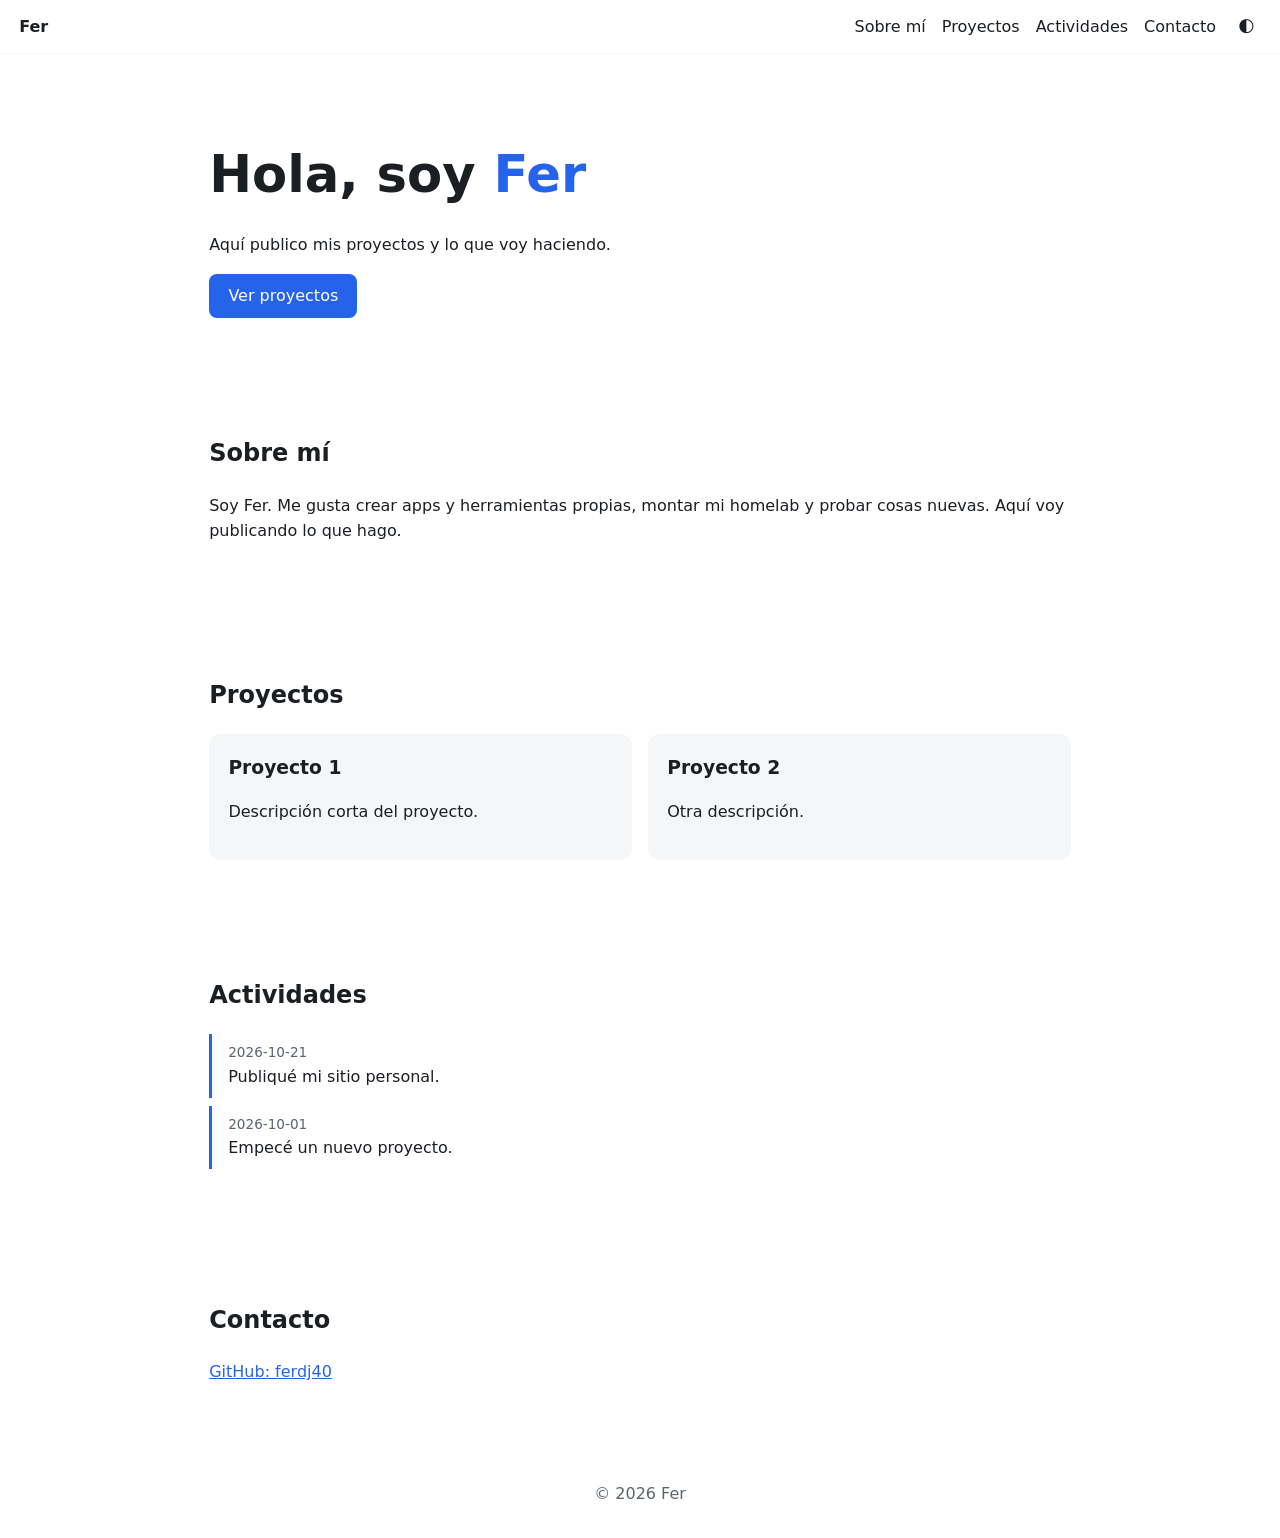
==== index.html @ d1884ec4 "Sitio personal inicial Co-Authored-By: Claude Sonnet 5.5 <noreply@anthropic.com>" ====
<!DOCTYPE html>
<html lang="es">
<head>
  <meta charset="UTF-8">
  <meta name="viewport" content="width=device-width, initial-scale=1">
  <title>Mi sitio personal</title>
  <meta name="description" content="Mis proyectos y actividades">
  <link rel="stylesheet" href="styles.css">
</head>
<body>
  <header class="top">
    <a class="brand" href="#inicio">Fer</a>
    <button id="menu-btn" aria-label="Menú" aria-expanded="false">☰</button>
    <nav id="menu">
      <a href="#sobre-mi">Sobre mí</a>
      <a href="#proyectos">Proyectos</a>
      <a href="#actividades">Actividades</a>
      <a href="#contacto">Contacto</a>
      <button id="theme-btn" aria-label="Cambiar tema">🌓</button>
    </nav>
  </header>

  <main>
    <section id="inicio" class="hero">
      <h1>Hola, soy <span>Fer</span></h1>
      <p>Aquí publico mis proyectos y lo que voy haciendo.</p>
      <a class="btn" href="#proyectos">Ver proyectos</a>
    </section>

    <section id="sobre-mi">
      <h2>Sobre mí</h2>
      <p>Soy Fer. Me gusta crear apps y herramientas propias, montar mi homelab y probar cosas nuevas. Aquí voy publicando lo que hago.</p>
    </section>

    <section id="proyectos">
      <h2>Proyectos</h2>
      <div id="lista-proyectos" class="grid"></div>
    </section>

    <section id="actividades">
      <h2>Actividades</h2>
      <ul id="lista-actividades" class="timeline"></ul>
    </section>

    <section id="contacto">
      <h2>Contacto</h2>
      <p><a href="https://github.com/ferdj40">GitHub: ferdj40</a></p>
    </section>
  </main>

  <footer>© <span id="anio"></span> Fer</footer>

  <script src="data.js"></script>
  <script src="script.js"></script>
</body>
</html>
---- styles.css ----
:root { --bg:#fff; --fg:#1b1f24; --muted:#5b6570; --card:#f4f6f8; --accent:#2563eb; }
[data-theme="dark"] { --bg:#0f1318; --fg:#e8ecf0; --muted:#9aa5b1; --card:#1a2028; --accent:#6ea0ff; }
* { box-sizing:border-box; }
html { scroll-behavior:smooth; }
body { margin:0; font:16px/1.6 system-ui,-apple-system,Segoe UI,sans-serif; background:var(--bg); color:var(--fg); }
a { color:var(--accent); }
.top { position:sticky; top:0; display:flex; justify-content:space-between; align-items:center;
  padding:.8rem 1.2rem; background:var(--bg); border-bottom:1px solid var(--card); z-index:10; }
.brand { font-weight:700; text-decoration:none; color:var(--fg); }
nav { display:flex; gap:1rem; align-items:center; }
nav a { text-decoration:none; color:var(--fg); }
nav a:hover { color:var(--accent); }
button { font:inherit; background:none; border:0; cursor:pointer; color:var(--fg); }
#menu-btn { display:none; font-size:1.5rem; }
main { max-width:900px; margin:auto; padding:0 1.2rem; }
section { padding:3rem 0; }
.hero { padding:5rem 0 3rem; }
.hero h1 { font-size:clamp(2rem,6vw,3.2rem); margin:0 0 .5rem; }
.hero span { color:var(--accent); }
.btn { display:inline-block; padding:.6rem 1.2rem; background:var(--accent); color:#fff; border-radius:8px; text-decoration:none; }
.grid { display:grid; grid-template-columns:repeat(auto-fit,minmax(240px,1fr)); gap:1rem; }
.card { background:var(--card); padding:1.2rem; border-radius:12px; }
.card h3 { margin:0 0 .4rem; }
.timeline { list-style:none; padding:0; }
.timeline li { padding:.5rem 0 .5rem 1rem; border-left:3px solid var(--accent); margin-bottom:.5rem; }
.timeline time { color:var(--muted); font-size:.85rem; display:block; }
footer { text-align:center; padding:2rem; color:var(--muted); }
@media (max-width:640px) {
  #menu-btn { display:block; }
  nav { display:none; position:absolute; top:100%; left:0; right:0; flex-direction:column;
    background:var(--bg); padding:1rem; border-bottom:1px solid var(--card); }
  nav.open { display:flex; }
}
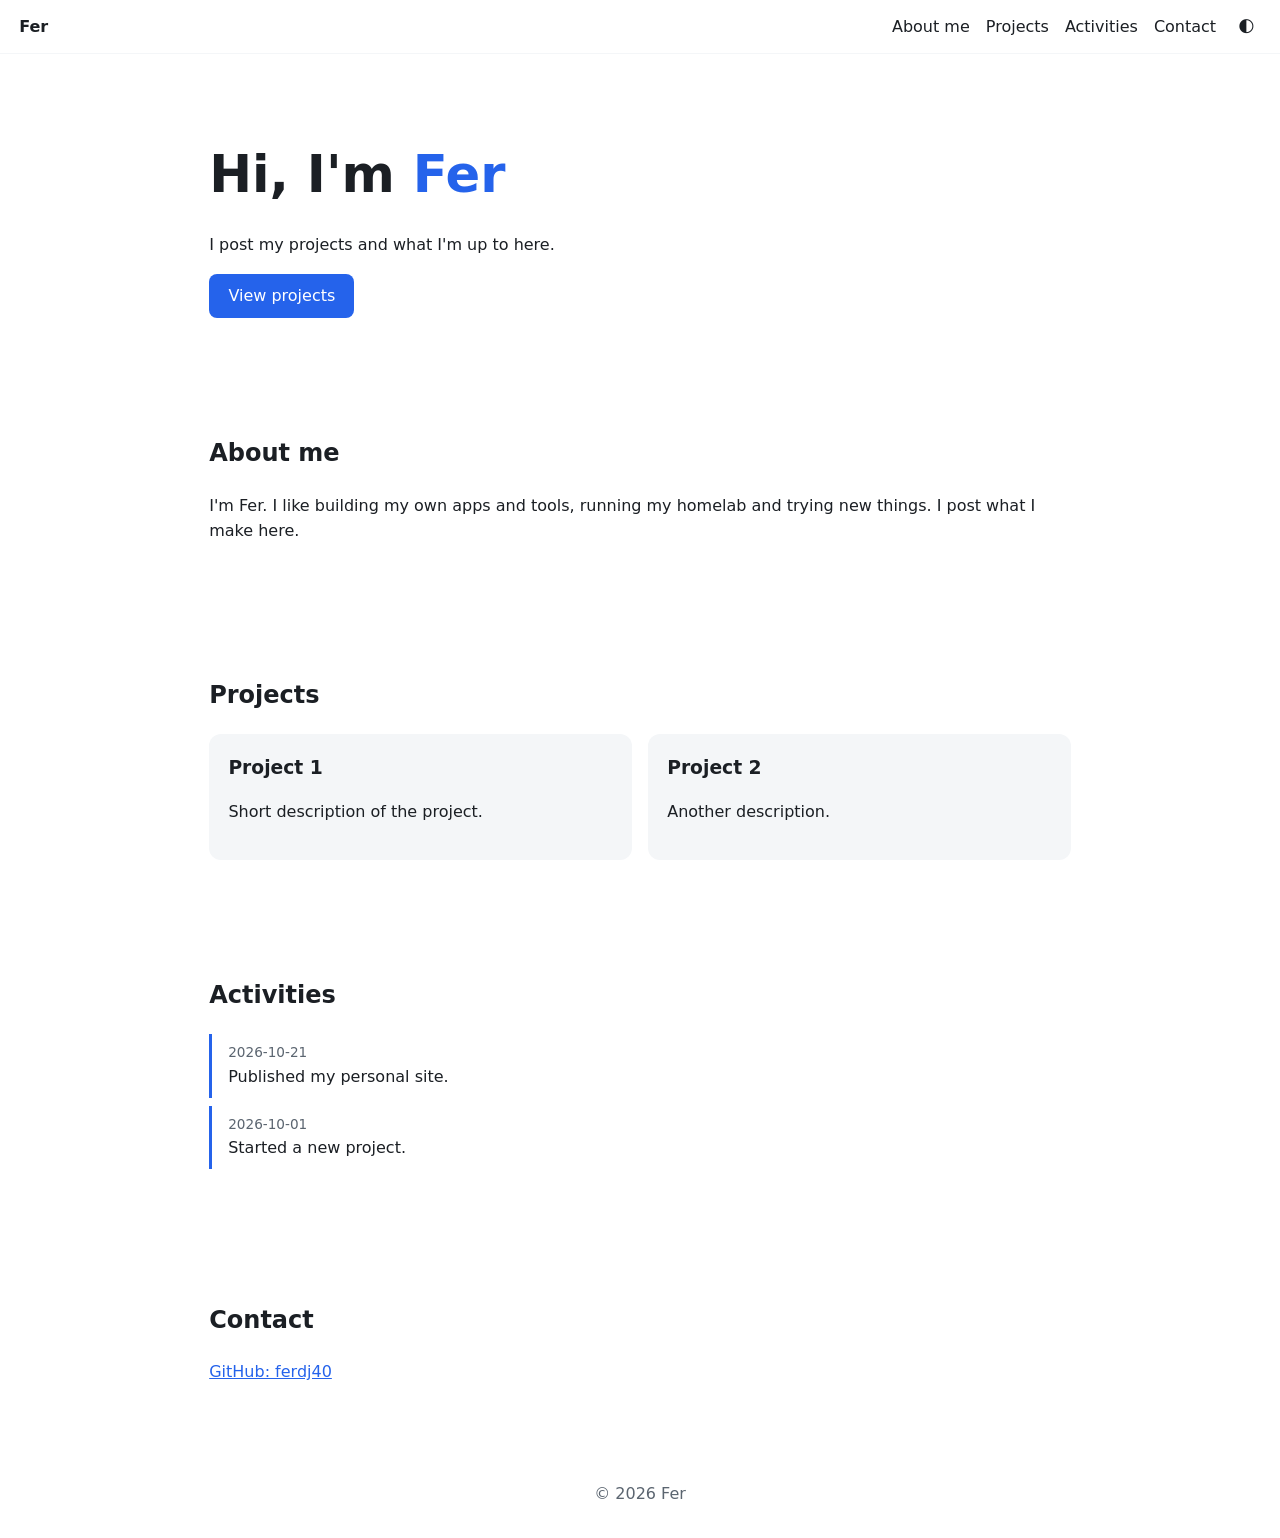
==== commit 745bafc4: "Translate site to English Co-Authored-By: Claude Sonnet 5.5 <noreply@anthropic.com>" ====
--- a/index.html
+++ b/index.html
@@ -1,49 +1,49 @@
 <!DOCTYPE html>
-<html lang="es">
+<html lang="en">
 <head>
   <meta charset="UTF-8">
   <meta name="viewport" content="width=device-width, initial-scale=1">
-  <title>Mi sitio personal</title>
-  <meta name="description" content="Mis proyectos y actividades">
+  <title>Fer</title>
+  <meta name="description" content="My projects and activities">
   <link rel="stylesheet" href="styles.css">
 </head>
 <body>
   <header class="top">
     <a class="brand" href="#inicio">Fer</a>
-    <button id="menu-btn" aria-label="Menú" aria-expanded="false">☰</button>
+    <button id="menu-btn" aria-label="Menu" aria-expanded="false">☰</button>
     <nav id="menu">
-      <a href="#sobre-mi">Sobre mí</a>
-      <a href="#proyectos">Proyectos</a>
-      <a href="#actividades">Actividades</a>
-      <a href="#contacto">Contacto</a>
-      <button id="theme-btn" aria-label="Cambiar tema">🌓</button>
+      <a href="#sobre-mi">About me</a>
+      <a href="#proyectos">Projects</a>
+      <a href="#actividades">Activities</a>
+      <a href="#contacto">Contact</a>
+      <button id="theme-btn" aria-label="Toggle theme">🌓</button>
     </nav>
   </header>
 
   <main>
     <section id="inicio" class="hero">
-      <h1>Hola, soy <span>Fer</span></h1>
-      <p>Aquí publico mis proyectos y lo que voy haciendo.</p>
-      <a class="btn" href="#proyectos">Ver proyectos</a>
+      <h1>Hi, I'm <span>Fer</span></h1>
+      <p>I post my projects and what I'm up to here.</p>
+      <a class="btn" href="#proyectos">View projects</a>
     </section>
 
     <section id="sobre-mi">
-      <h2>Sobre mí</h2>
-      <p>Soy Fer. Me gusta crear apps y herramientas propias, montar mi homelab y probar cosas nuevas. Aquí voy publicando lo que hago.</p>
+      <h2>About me</h2>
+      <p>I'm Fer. I like building my own apps and tools, running my homelab and trying new things. I post what I make here.</p>
     </section>
 
     <section id="proyectos">
-      <h2>Proyectos</h2>
+      <h2>Projects</h2>
       <div id="lista-proyectos" class="grid"></div>
     </section>
 
     <section id="actividades">
-      <h2>Actividades</h2>
+      <h2>Activities</h2>
       <ul id="lista-actividades" class="timeline"></ul>
     </section>
 
     <section id="contacto">
-      <h2>Contacto</h2>
+      <h2>Contact</h2>
       <p><a href="https://github.com/ferdj40">GitHub: ferdj40</a></p>
     </section>
   </main>
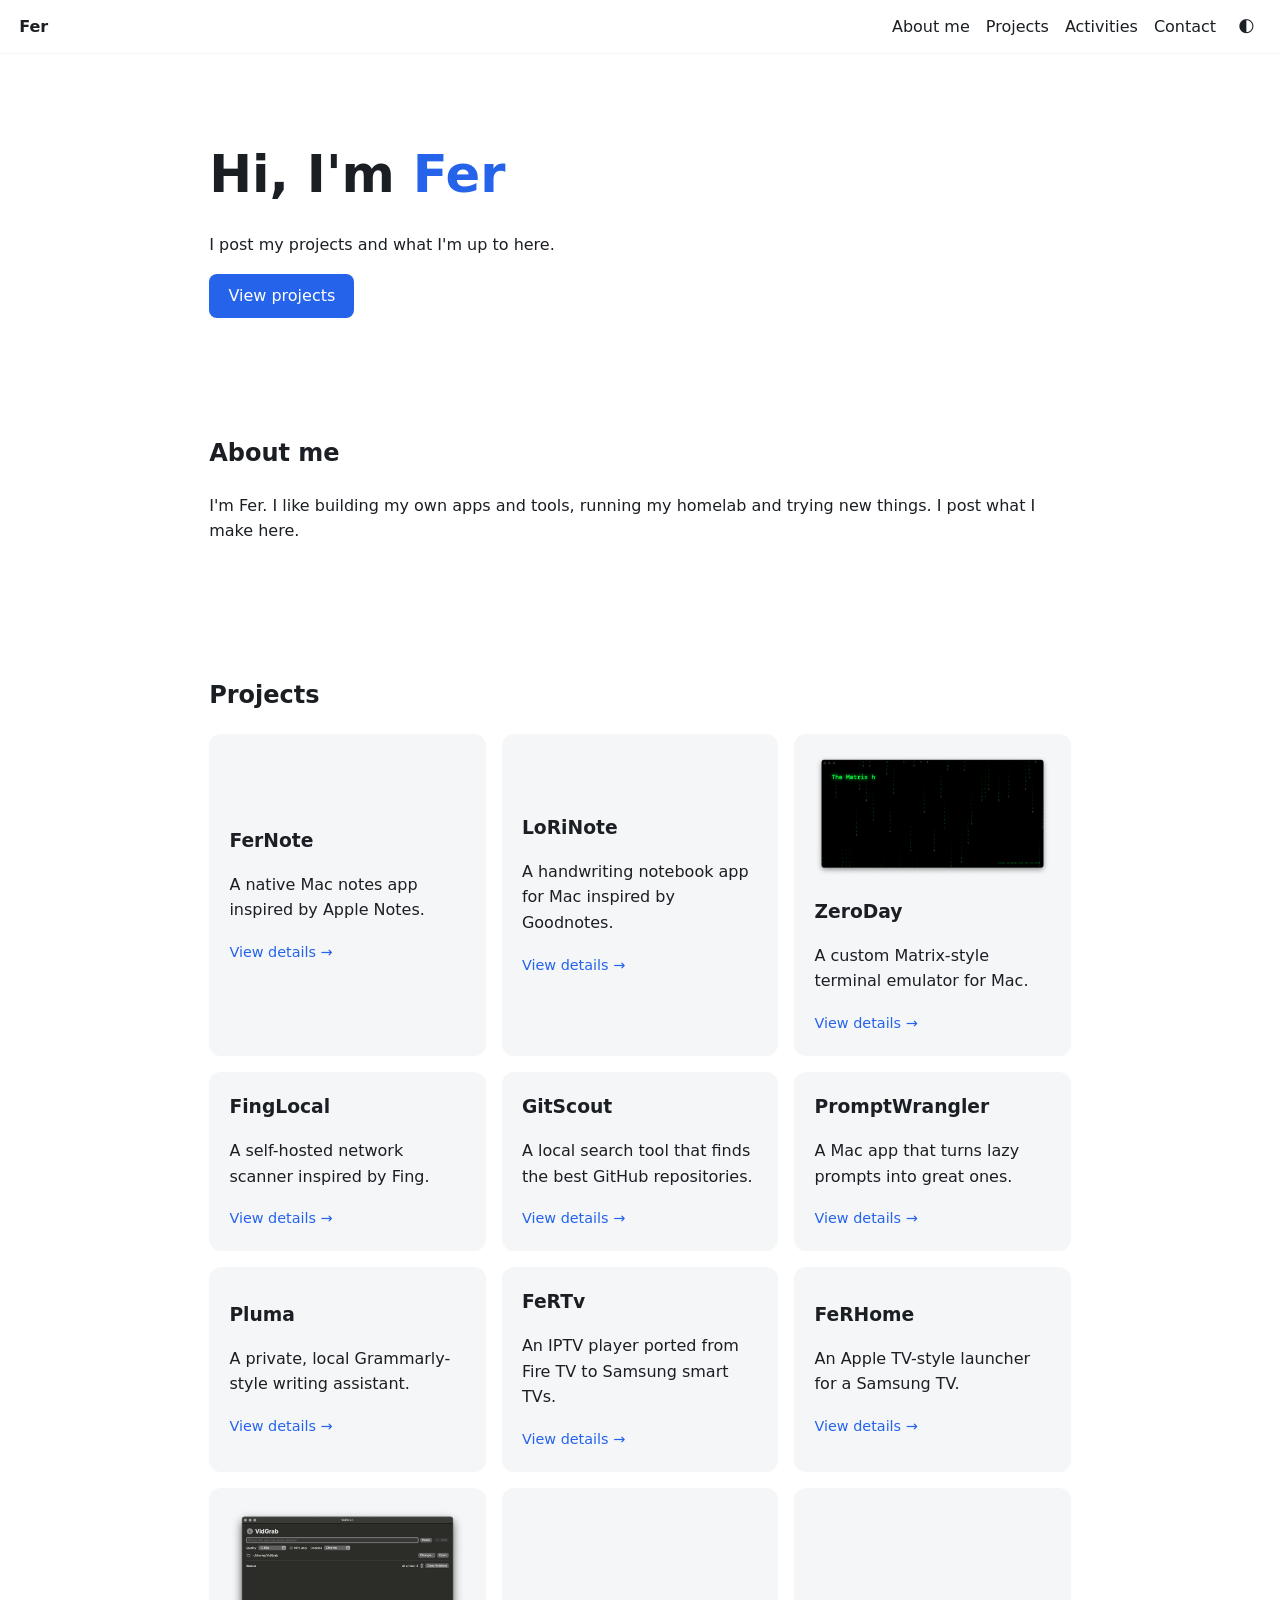
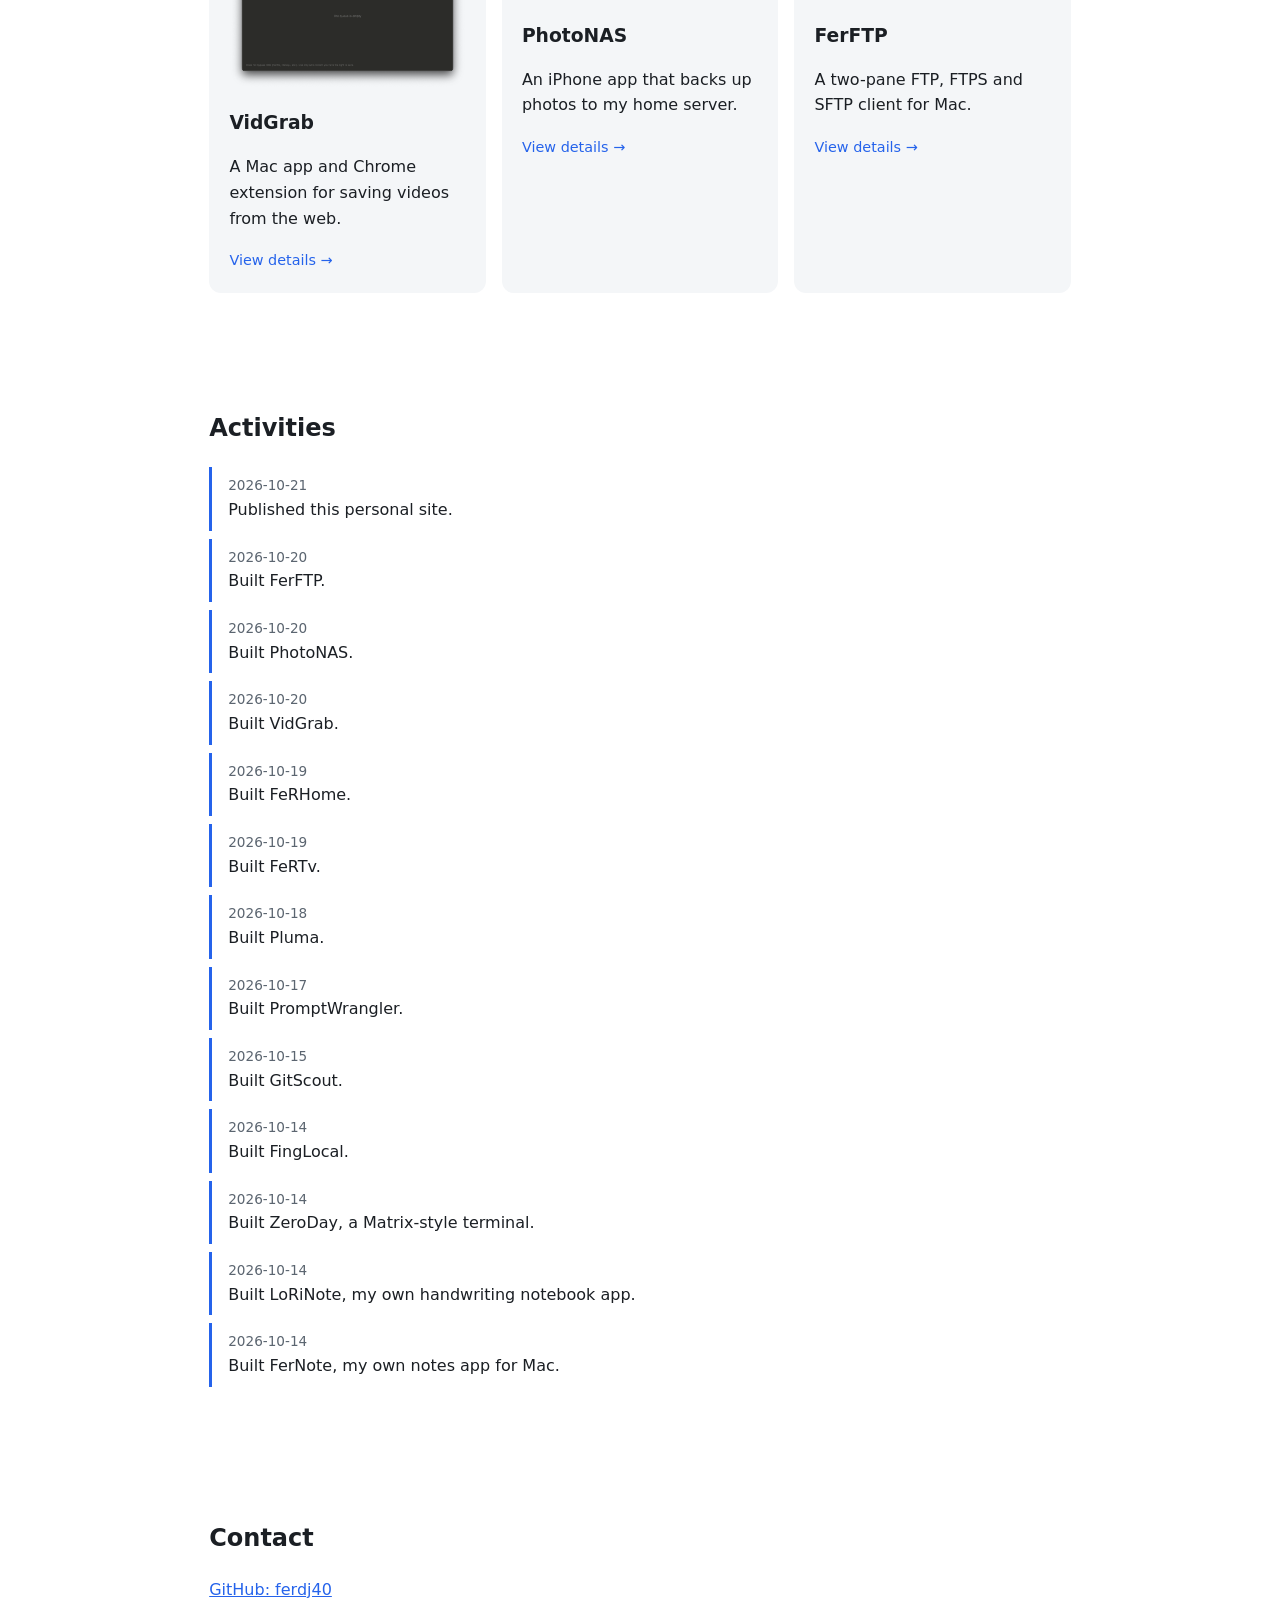
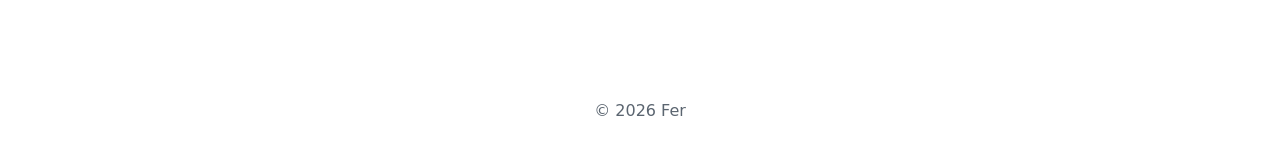
==== commit 59aa1c3a: "Clickable project cards with detail dialogs Co-Authored-By: Claude Sonnet 5.5 <noreply@anthropic.com" ====
--- a/index.html
+++ b/index.html
@@ -50,6 +50,11 @@
 
   <footer>© <span id="anio"></span> Fer</footer>
 
+  <dialog id="detalle">
+    <button id="cerrar" aria-label="Close">✕</button>
+    <div id="detalle-body"></div>
+  </dialog>
+
   <script src="data.js"></script>
   <script src="script.js"></script>
 </body>
--- a/styles.css
+++ b/styles.css
@@ -31,3 +31,15 @@
     background:var(--bg); padding:1rem; border-bottom:1px solid var(--card); }
   nav.open { display:flex; }
 }
+.card img { width:100%; height:auto; border-radius:8px; margin-bottom:.8rem; }
+button.card { text-align:left; font:inherit; color:var(--fg); border:1px solid transparent; cursor:pointer; transition:transform .15s, border-color .15s; }
+button.card:hover, button.card:focus-visible { transform:translateY(-3px); border-color:var(--accent); }
+.more { color:var(--accent); font-size:.9rem; }
+dialog { max-width:640px; width:calc(100% - 2rem); max-height:88vh; overflow:auto; border:0; border-radius:14px; padding:1.5rem; background:var(--bg); color:var(--fg); }
+dialog::backdrop { background:rgba(0,0,0,.6); }
+dialog h2 { margin:0 0 .2rem; }
+dialog h3 { margin:1.2rem 0 .3rem; font-size:1rem; }
+dialog img { width:100%; border-radius:8px; margin:.6rem 0; }
+dialog li { margin-bottom:.3rem; }
+.estado { color:var(--muted); margin:0 0 .6rem; }
+#cerrar { position:sticky; top:0; float:right; font-size:1.2rem; background:var(--card); border-radius:50%; width:2rem; height:2rem; }
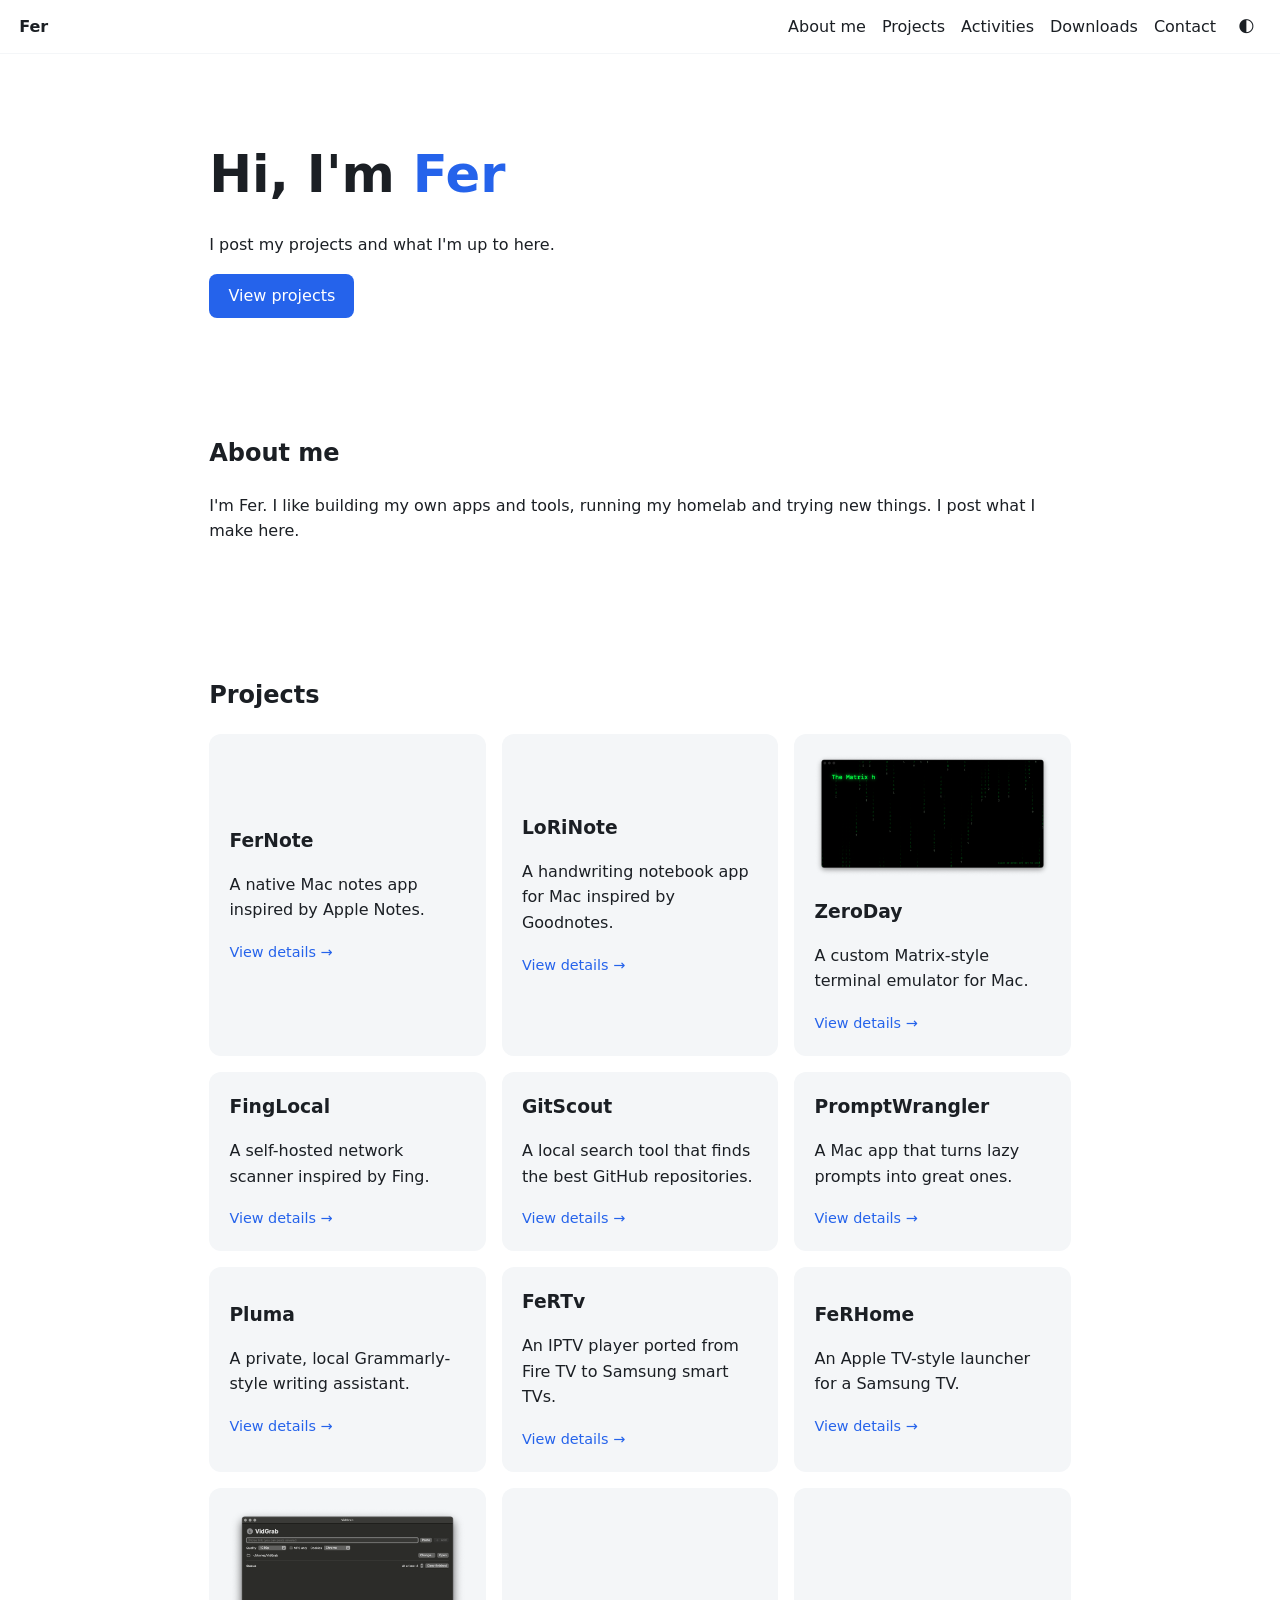
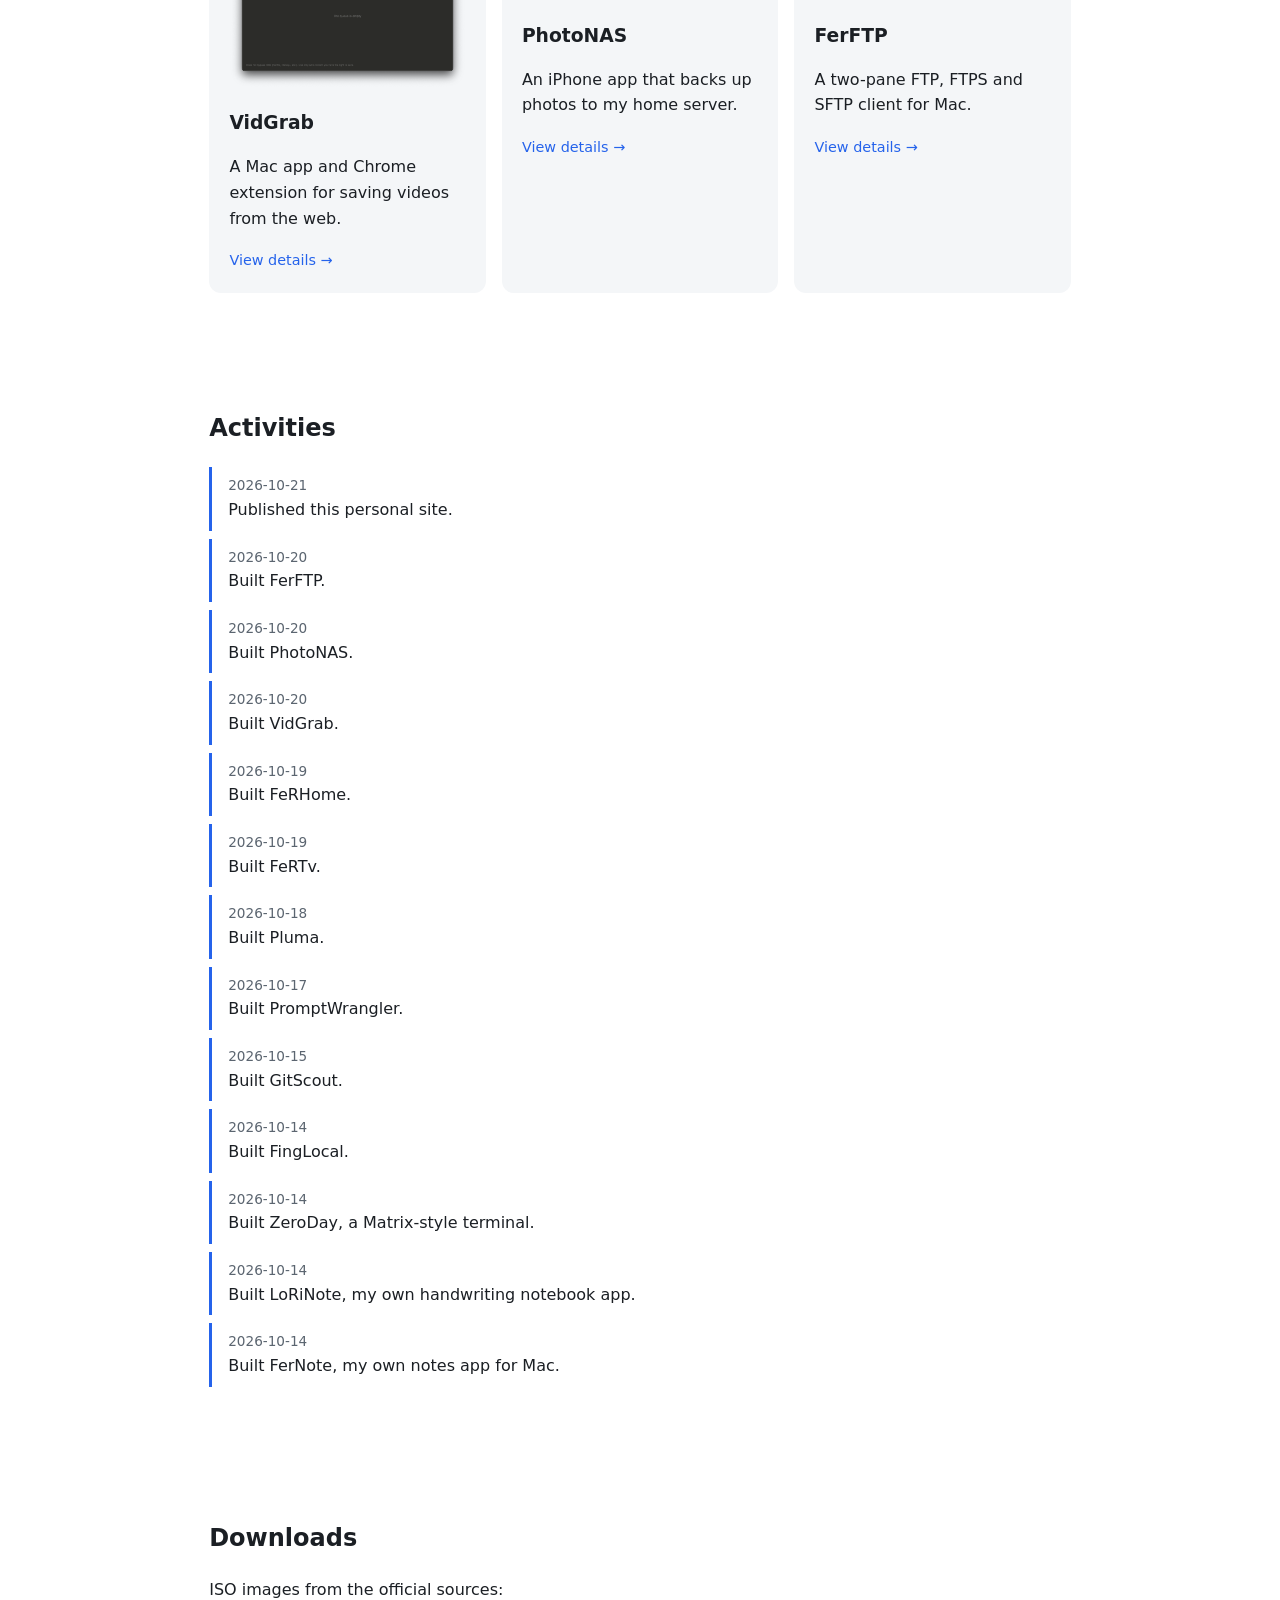
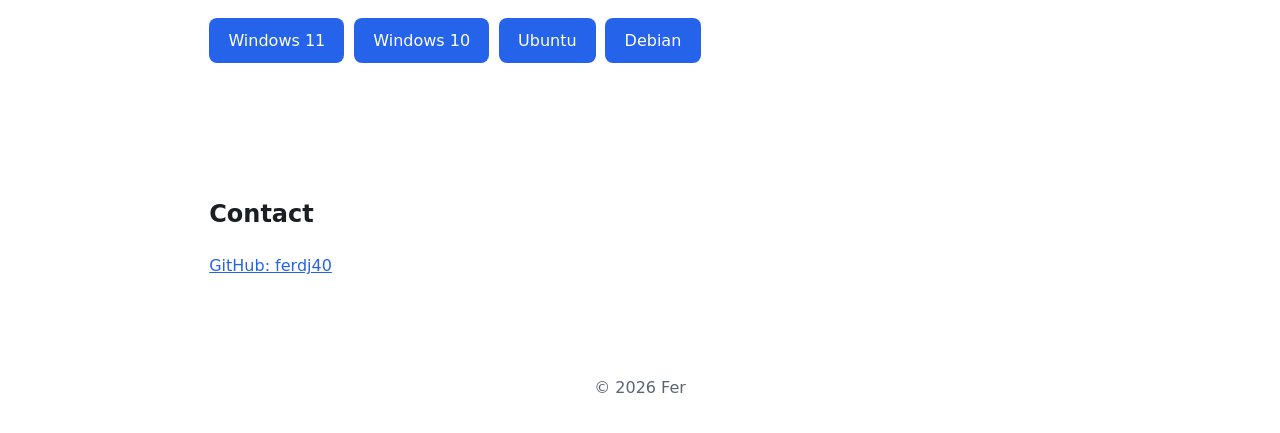
==== commit 8a48fa42: "Add Downloads section with official ISO links Co-Authored-By: Claude Haiku 5.5 <noreply@anthropic.co" ====
--- a/index.html
+++ b/index.html
@@ -15,6 +15,7 @@
       <a href="#sobre-mi">About me</a>
       <a href="#proyectos">Projects</a>
       <a href="#actividades">Activities</a>
+      <a href="#descargas">Downloads</a>
       <a href="#contacto">Contact</a>
       <button id="theme-btn" aria-label="Toggle theme">🌓</button>
     </nav>
@@ -42,6 +43,17 @@
       <ul id="lista-actividades" class="timeline"></ul>
     </section>
 
+    <section id="descargas">
+      <h2>Downloads</h2>
+      <p>ISO images from the official sources:</p>
+      <ul class="downloads">
+        <li><a class="btn" href="https://www.microsoft.com/software-download/windows11" target="_blank" rel="noopener">Windows 11</a></li>
+        <li><a class="btn" href="https://www.microsoft.com/software-download/windows10" target="_blank" rel="noopener">Windows 10</a></li>
+        <li><a class="btn" href="https://ubuntu.com/download/desktop" target="_blank" rel="noopener">Ubuntu</a></li>
+        <li><a class="btn" href="https://www.debian.org/CD/" target="_blank" rel="noopener">Debian</a></li>
+      </ul>
+    </section>
+
     <section id="contacto">
       <h2>Contact</h2>
       <p><a href="https://github.com/ferdj40">GitHub: ferdj40</a></p>
--- a/styles.css
+++ b/styles.css
@@ -43,3 +43,5 @@
 dialog li { margin-bottom:.3rem; }
 .estado { color:var(--muted); margin:0 0 .6rem; }
 #cerrar { position:sticky; top:0; float:right; font-size:1.2rem; background:var(--card); border-radius:50%; width:2rem; height:2rem; }
+
+.downloads { list-style:none; padding:0; display:flex; flex-wrap:wrap; gap:.6rem; }
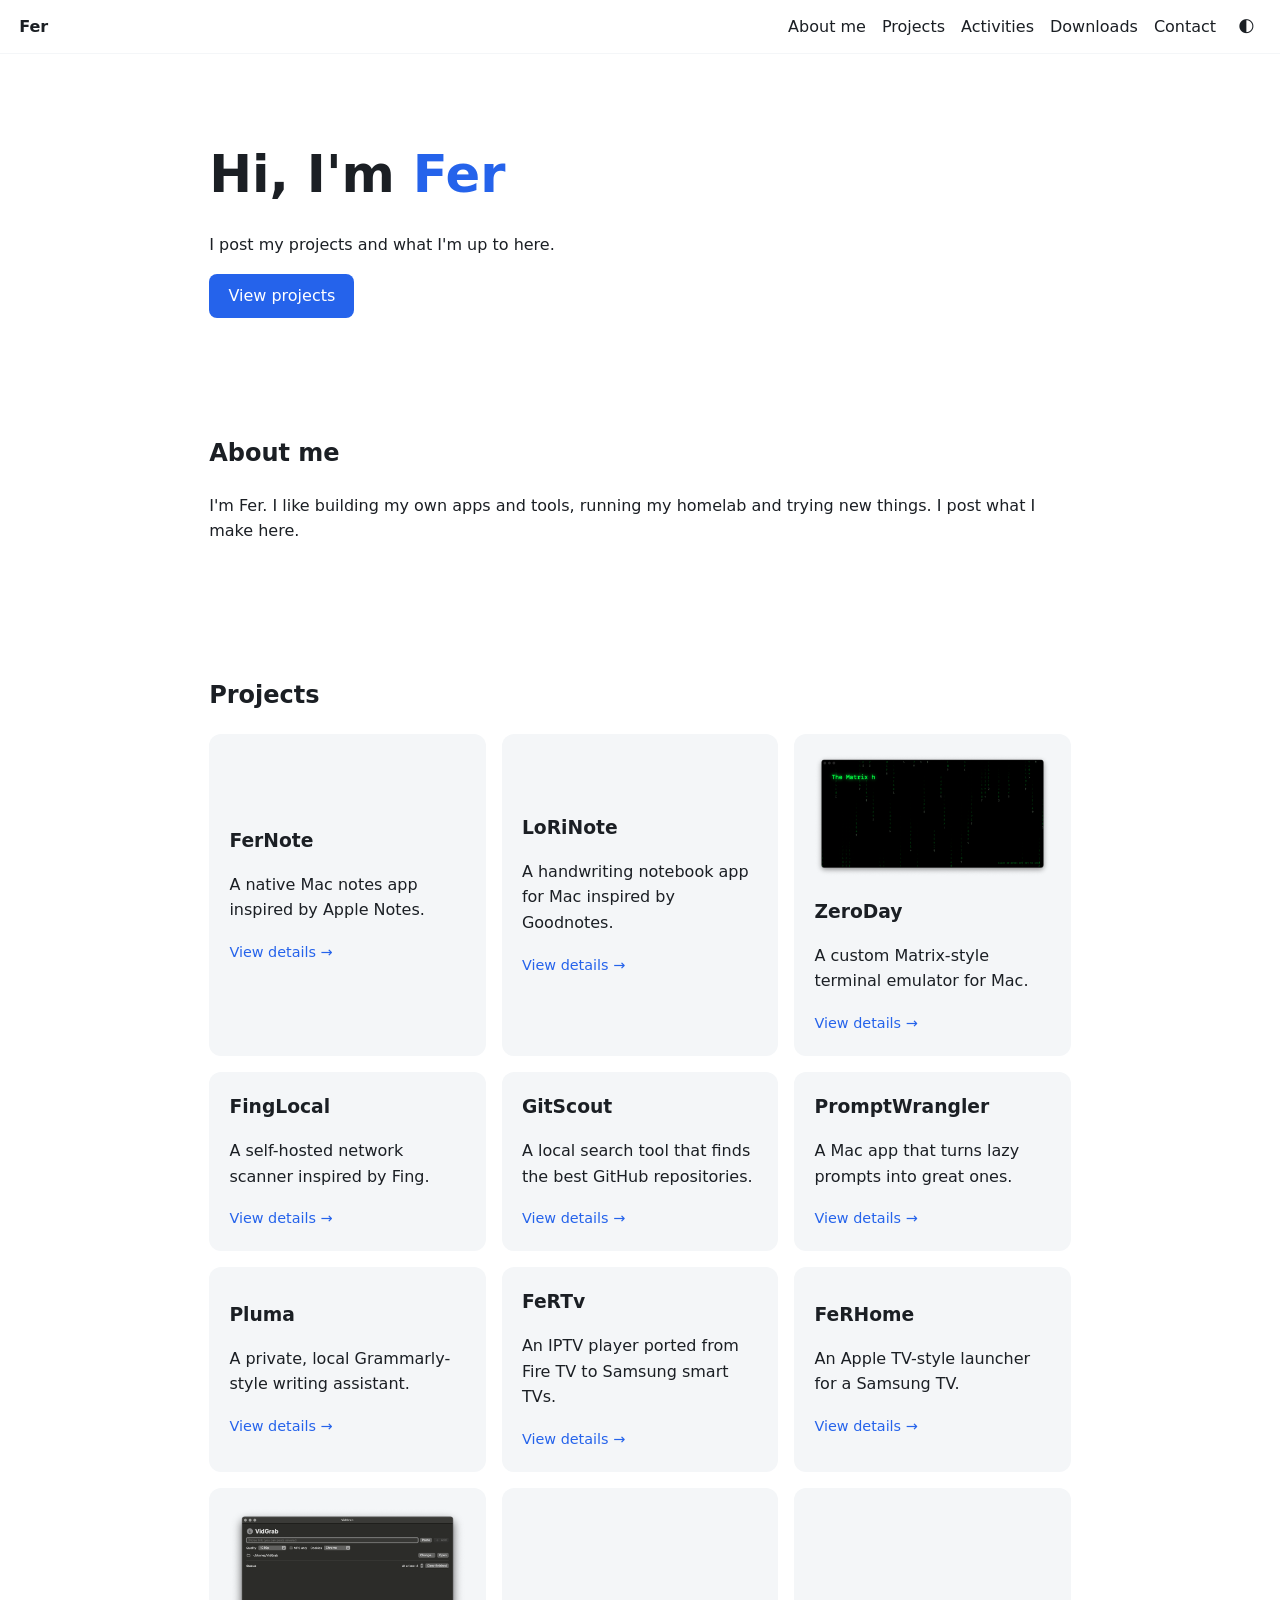
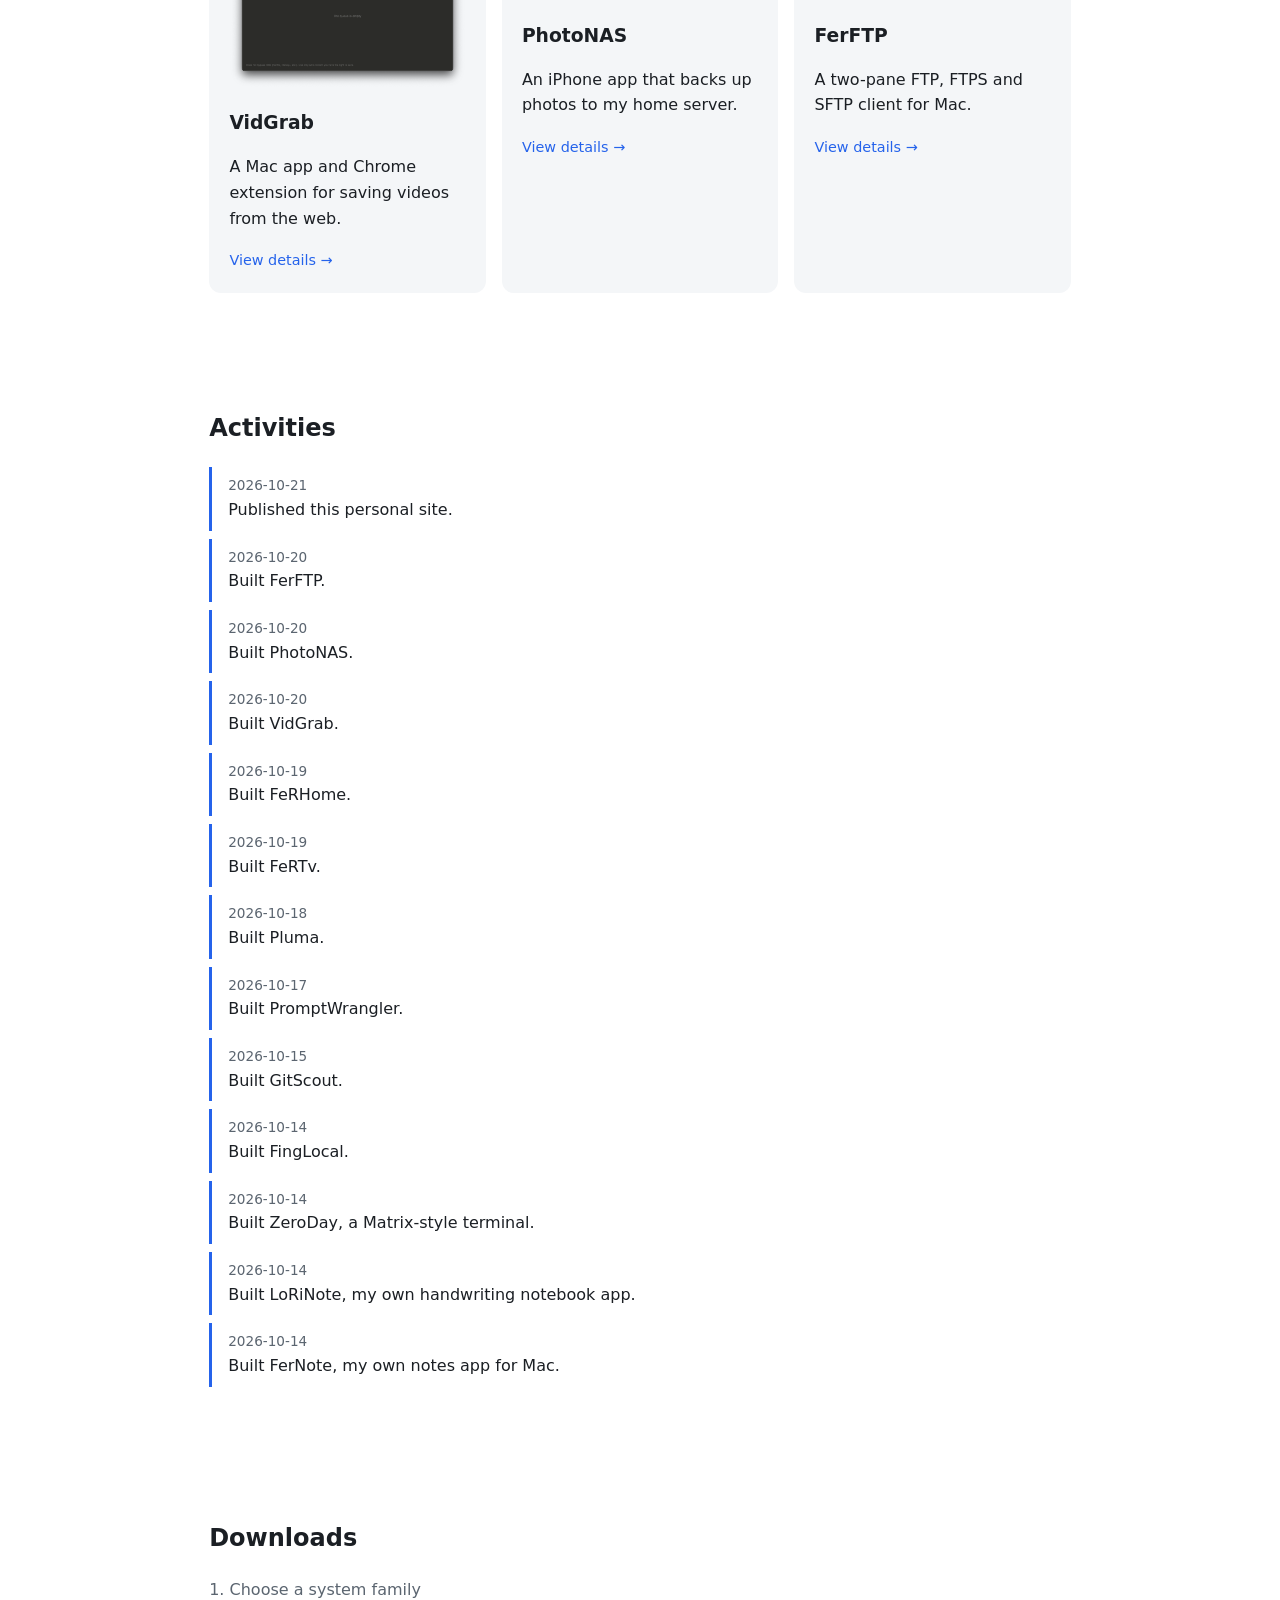
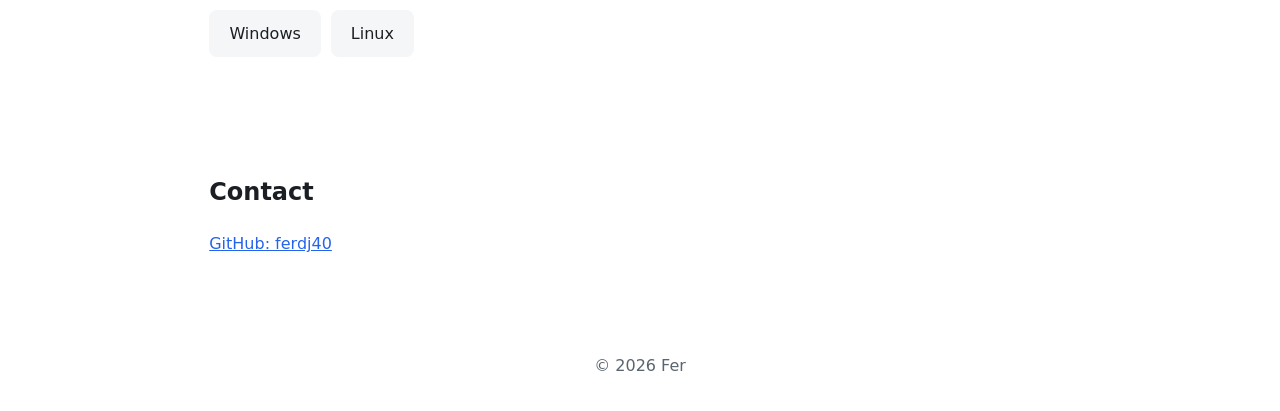
==== commit 584cee5c: "Replace Downloads list with a step-by-step picker Co-Authored-By: Claude Haiku 5.5 <noreply@anthropi" ====
--- a/index.html
+++ b/index.html
@@ -45,13 +45,19 @@
 
     <section id="descargas">
       <h2>Downloads</h2>
-      <p>ISO images from the official sources:</p>
-      <ul class="downloads">
-        <li><a class="btn" href="https://www.microsoft.com/software-download/windows11" target="_blank" rel="noopener">Windows 11</a></li>
-        <li><a class="btn" href="https://www.microsoft.com/software-download/windows10" target="_blank" rel="noopener">Windows 10</a></li>
-        <li><a class="btn" href="https://ubuntu.com/download/desktop" target="_blank" rel="noopener">Ubuntu</a></li>
-        <li><a class="btn" href="https://www.debian.org/CD/" target="_blank" rel="noopener">Debian</a></li>
-      </ul>
+      <p class="picker-step">1. Choose a system family</p>
+      <div id="familias" class="downloads"></div>
+
+      <div id="paso-sistema" hidden>
+        <p class="picker-step">2. Choose a system</p>
+        <div id="sistemas" class="downloads"></div>
+      </div>
+
+      <div id="paso-descarga" class="picker-result" hidden>
+        <p id="descarga-texto"></p>
+        <a id="descarga-enlace" class="btn" target="_blank" rel="noopener">Go to the official download page</a>
+        <p><button id="descarga-volver" type="button">← Choose another</button></p>
+      </div>
     </section>
 
     <section id="contacto">
--- a/styles.css
+++ b/styles.css
@@ -44,4 +44,8 @@
 .estado { color:var(--muted); margin:0 0 .6rem; }
 #cerrar { position:sticky; top:0; float:right; font-size:1.2rem; background:var(--card); border-radius:50%; width:2rem; height:2rem; }
 
-.downloads { list-style:none; padding:0; display:flex; flex-wrap:wrap; gap:.6rem; }
+.downloads { display:flex; flex-wrap:wrap; gap:.6rem; }
+.downloads button { padding:.6rem 1.2rem; background:var(--card); color:var(--fg); border:1px solid transparent; border-radius:8px; }
+.downloads button:hover, .downloads button:focus-visible, .downloads button[aria-pressed="true"] { border-color:var(--accent); }
+.picker-step { color:var(--muted); margin:1.2rem 0 .5rem; }
+.picker-result { margin-top:1.5rem; }
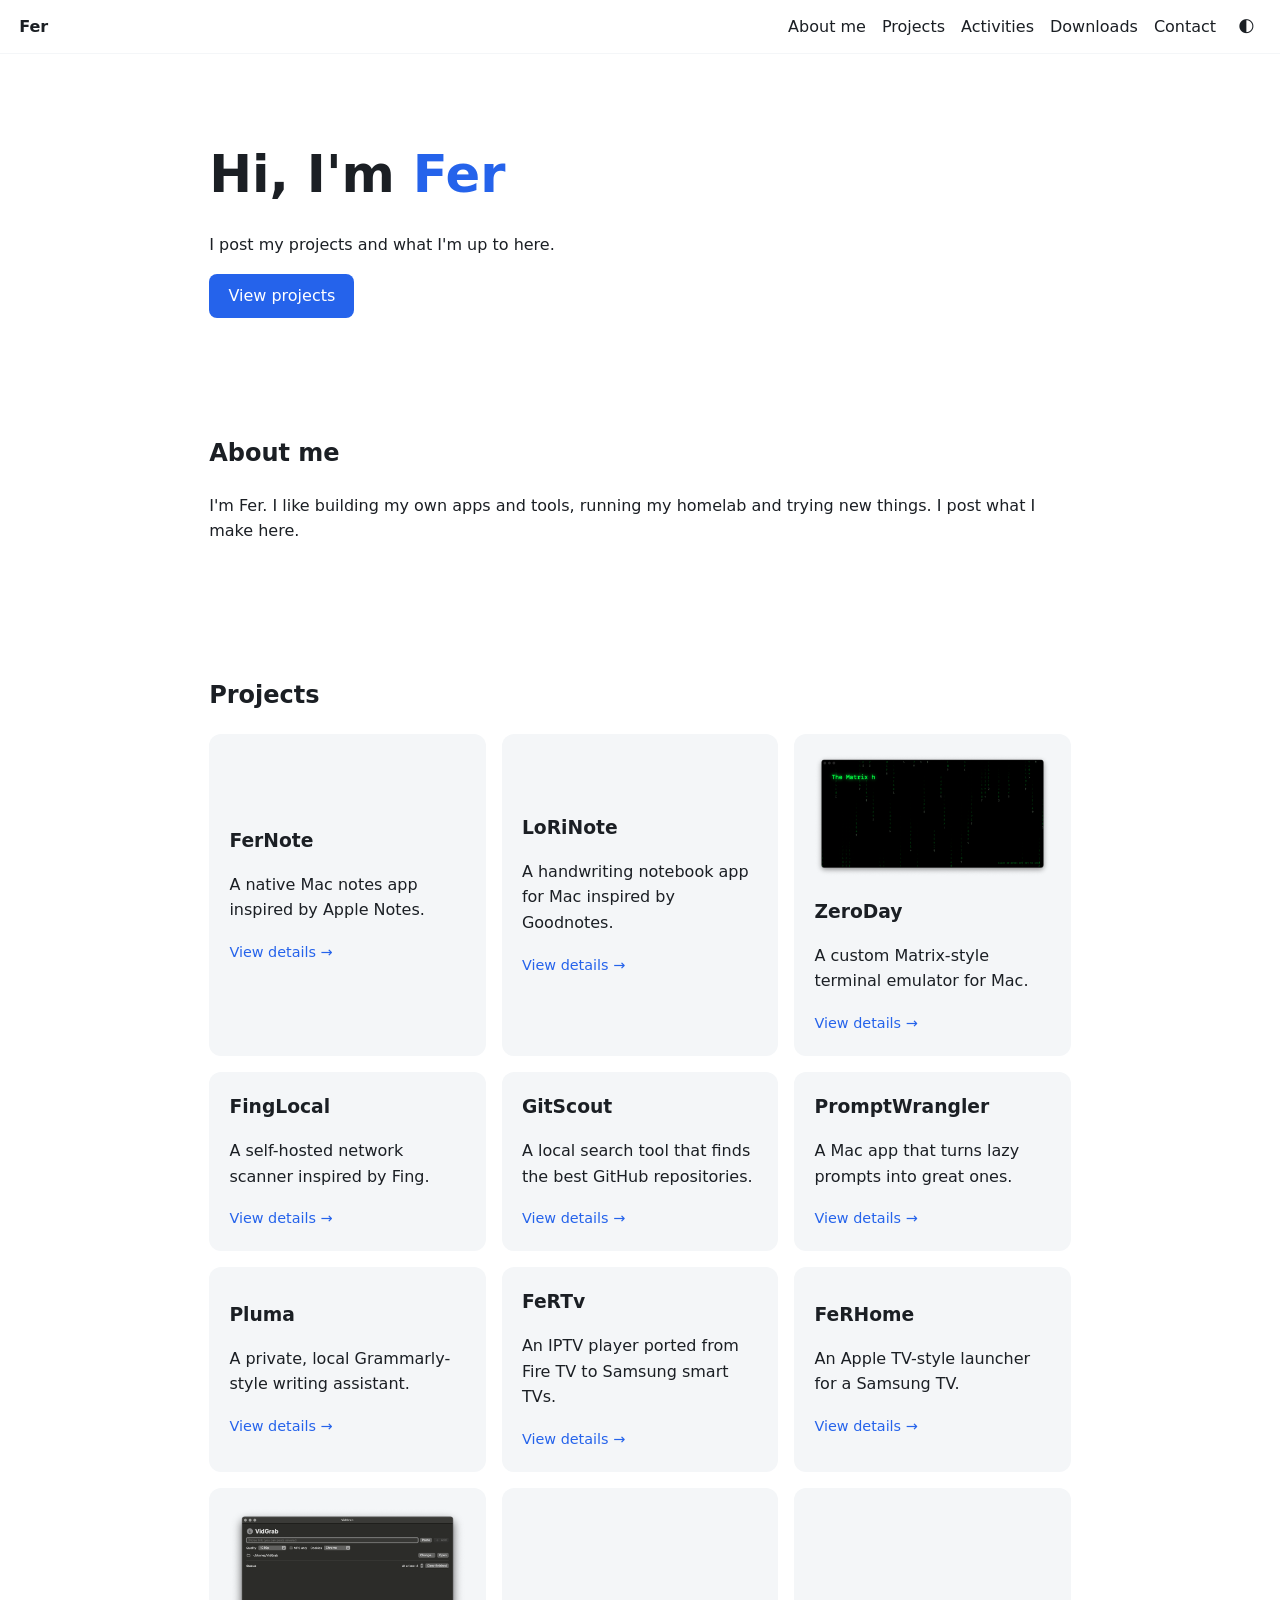
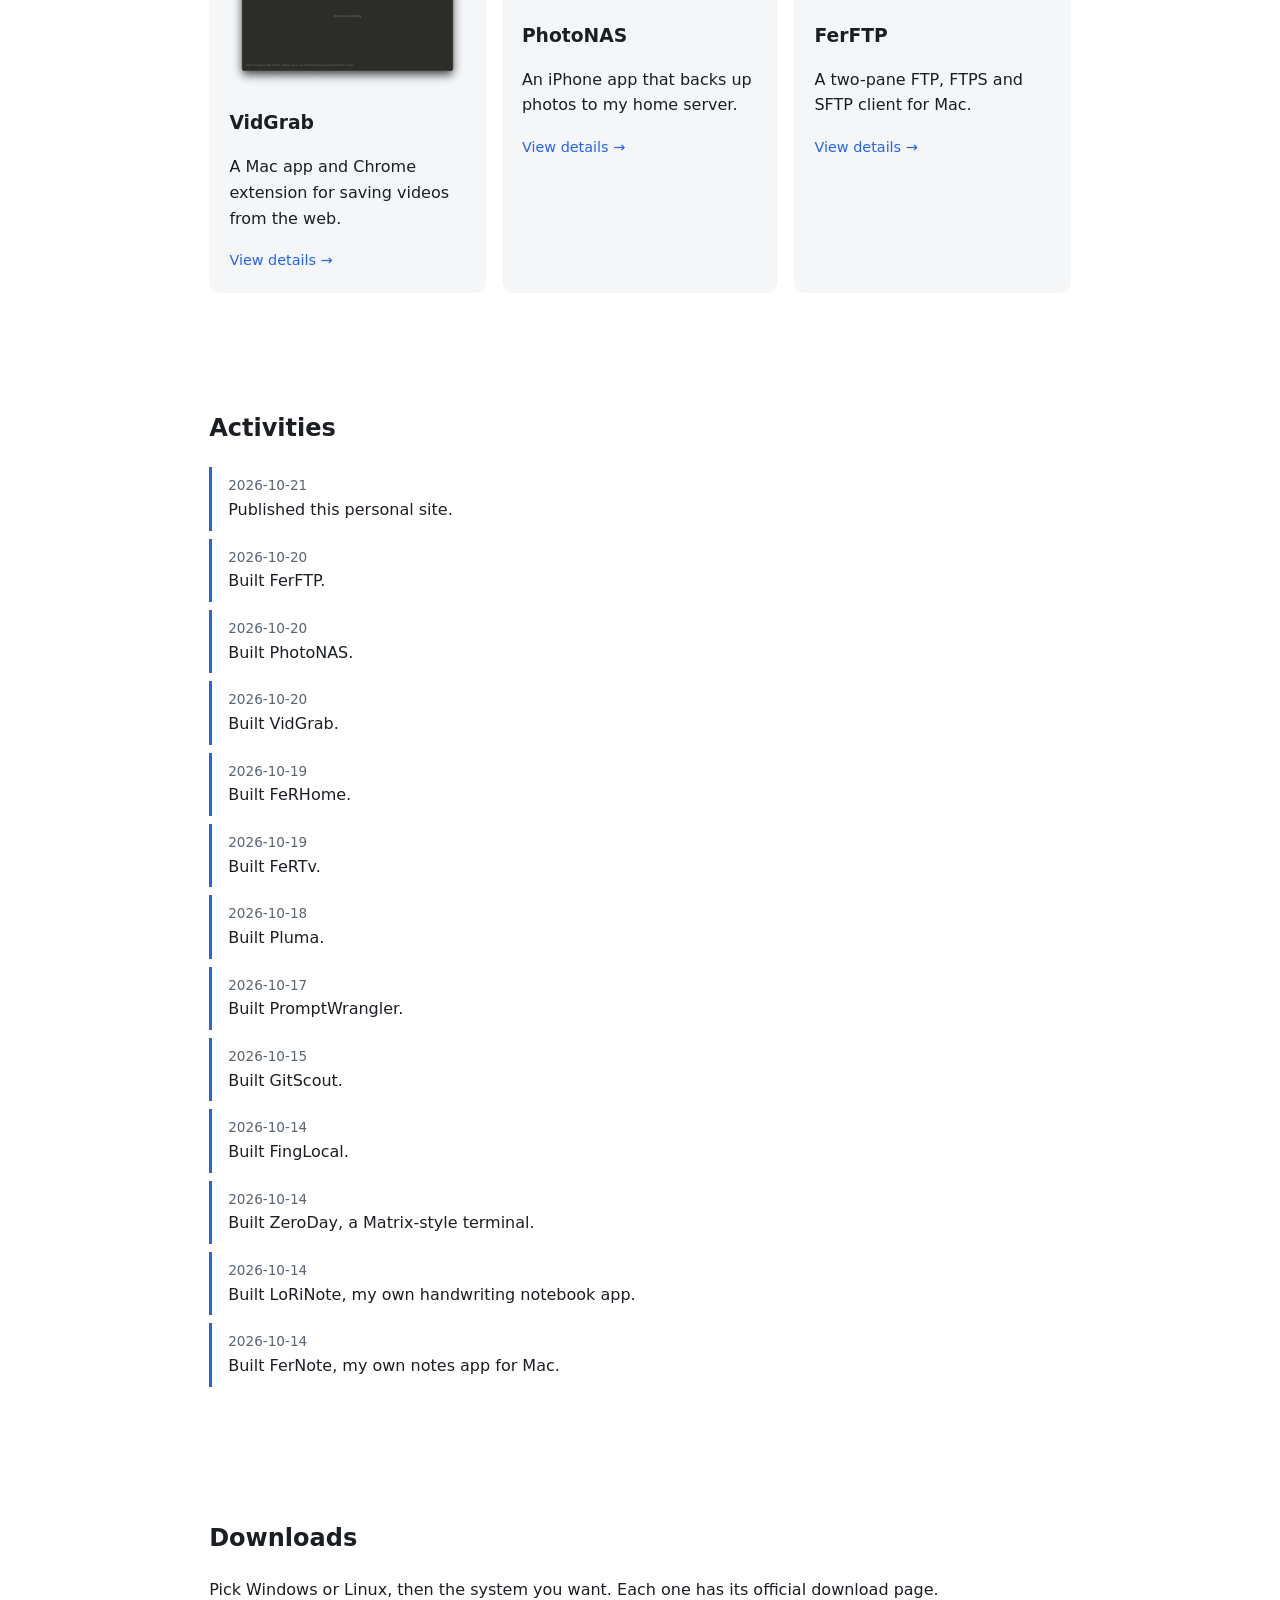
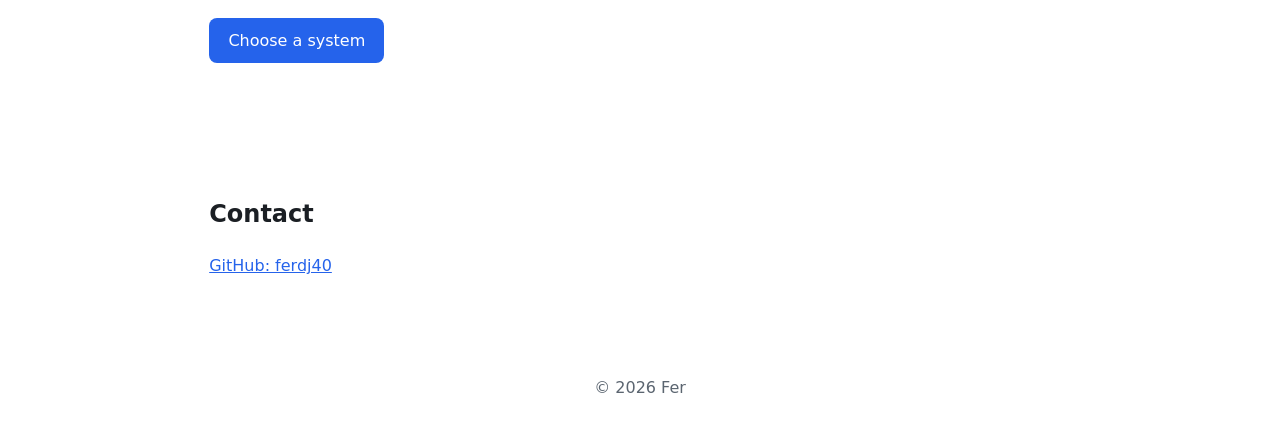
==== commit 0d148b25: "Move downloads picker to its own page (descargas.html) Co-Authored-By: Claude Haiku 5.5 <noreply@ant" ====
--- a/index.html
+++ b/index.html
@@ -45,19 +45,8 @@
 
     <section id="descargas">
       <h2>Downloads</h2>
-      <p class="picker-step">1. Choose a system family</p>
-      <div id="familias" class="downloads"></div>
-
-      <div id="paso-sistema" hidden>
-        <p class="picker-step">2. Choose a system</p>
-        <div id="sistemas" class="downloads"></div>
-      </div>
-
-      <div id="paso-descarga" class="picker-result" hidden>
-        <p id="descarga-texto"></p>
-        <a id="descarga-enlace" class="btn" target="_blank" rel="noopener">Go to the official download page</a>
-        <p><button id="descarga-volver" type="button">← Choose another</button></p>
-      </div>
+      <p>Pick Windows or Linux, then the system you want. Each one has its official download page.</p>
+      <p><a class="btn" href="descargas.html">Choose a system</a></p>
     </section>
 
     <section id="contacto">
